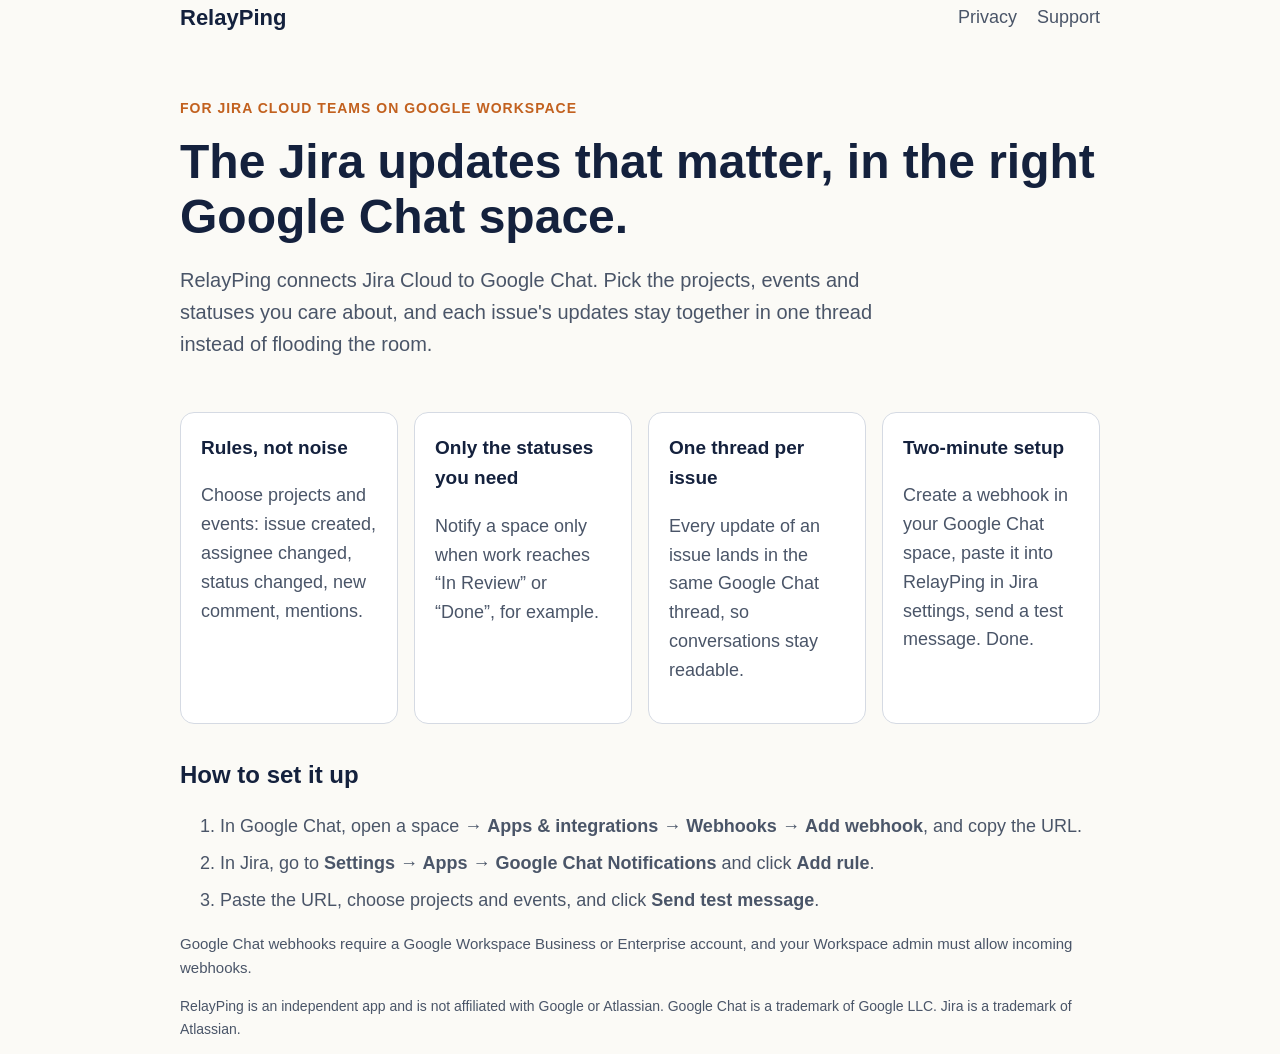
==== index.html @ 500dd3ba "RelayPing website, privacy policy and support page Co-Authored-By: Claude Opus 5.5 <noreply@anthropi" ====
<!doctype html>
<html lang="en">
<head>
<meta charset="utf-8">
<meta name="viewport" content="width=device-width, initial-scale=1">
<title>RelayPing – Google Chat notifications for Jira</title>
<meta name="description" content="Send the Jira updates that matter to the right Google Chat space. Filter by project, event and status, and keep every issue in its own thread.">
<link rel="stylesheet" href="style.css">
</head>
<body>
<header class="wrap">
  <a class="brand" href="./">RelayPing</a>
  <nav><a href="privacy.html">Privacy</a><a href="support.html">Support</a></nav>
</header>
<main class="wrap">
  <section class="hero">
    <p class="eyebrow">For Jira Cloud teams on Google Workspace</p>
    <h1>The Jira updates that matter, in the right Google Chat space.</h1>
    <p class="lead">RelayPing connects Jira Cloud to Google Chat. Pick the projects, events and statuses you care about, and each issue's updates stay together in one thread instead of flooding the room.</p>
  </section>

  <section class="grid">
    <div class="card"><h2>Rules, not noise</h2><p>Choose projects and events: issue created, assignee changed, status changed, new comment, mentions.</p></div>
    <div class="card"><h2>Only the statuses you need</h2><p>Notify a space only when work reaches “In Review” or “Done”, for example.</p></div>
    <div class="card"><h2>One thread per issue</h2><p>Every update of an issue lands in the same Google Chat thread, so conversations stay readable.</p></div>
    <div class="card"><h2>Two-minute setup</h2><p>Create a webhook in your Google Chat space, paste it into RelayPing in Jira settings, send a test message. Done.</p></div>
  </section>

  <section>
    <h2>How to set it up</h2>
    <ol class="steps">
      <li>In Google Chat, open a space → <b>Apps &amp; integrations</b> → <b>Webhooks</b> → <b>Add webhook</b>, and copy the URL.</li>
      <li>In Jira, go to <b>Settings → Apps → Google Chat Notifications</b> and click <b>Add rule</b>.</li>
      <li>Paste the URL, choose projects and events, and click <b>Send test message</b>.</li>
    </ol>
    <p class="note">Google Chat webhooks require a Google Workspace Business or Enterprise account, and your Workspace admin must allow incoming webhooks.</p>
  </section>
</main>
<footer class="wrap"><p>RelayPing is an independent app and is not affiliated with Google or Atlassian. Google Chat is a trademark of Google LLC. Jira is a trademark of Atlassian.</p></footer>
</body>
</html>
---- style.css ----
:root { --ink:#14213D; --soft:#4A5568; --paper:#FBFAF6; --card:#FFFFFF; --line:#D5DAE3; --accent:#C2611F; }
* { box-sizing: border-box; }
body { margin:0; background:var(--paper); color:var(--ink); font:18px/1.6 -apple-system, BlinkMacSystemFont, "Segoe UI", Roboto, Arial, sans-serif; }
.wrap { max-width: 960px; margin: 0 auto; padding: 0 20px; }
header { display:flex; justify-content:space-between; align-items:center; padding-top:24px; padding-bottom:24px; }
.brand { font-weight:700; font-size:22px; color:var(--ink); text-decoration:none; }
nav a { margin-left:20px; color:var(--soft); text-decoration:none; }
nav a:hover, a { color:var(--accent); }
.hero { padding:48px 0 32px; }
.eyebrow { color:var(--accent); font-weight:700; text-transform:uppercase; letter-spacing:1px; font-size:14px; }
h1 { font-size:clamp(30px,5vw,48px); line-height:1.15; margin:8px 0 16px; }
h2 { font-size:24px; margin:32px 0 8px; }
h3 { font-size:19px; margin:24px 0 4px; }
.lead { font-size:20px; color:var(--soft); max-width:720px; }
.grid { display:grid; grid-template-columns:repeat(auto-fit,minmax(210px,1fr)); gap:16px; }
.card { background:var(--card); border:1px solid var(--line); border-radius:14px; padding:20px; }
.card h2 { font-size:19px; margin:0 0 6px; }
.card p, .doc p, .steps { color:var(--soft); }
.steps li { margin-bottom:8px; }
.note { font-size:15px; color:var(--soft); }
code { background:#EEF1F6; padding:2px 6px; border-radius:6px; font-size:15px; }
footer { padding:48px 20px 32px; font-size:14px; color:var(--soft); }
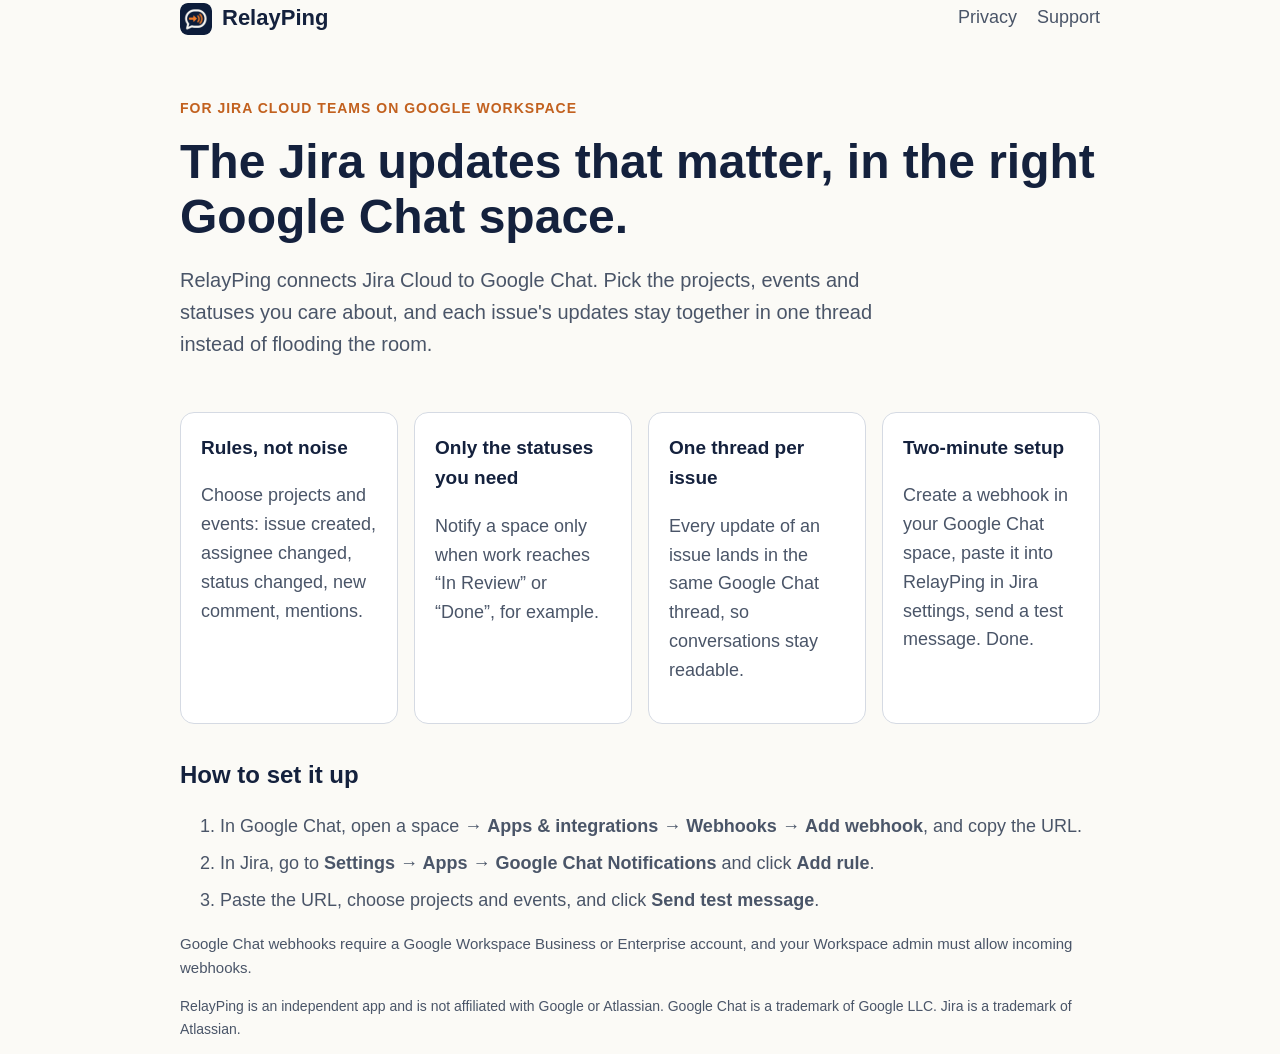
==== commit 81bcc41c: "Use new RelayPing logo Co-Authored-By: Claude Opus 5.5 <noreply@anthropic.com>" ====
--- a/index.html
+++ b/index.html
@@ -6,10 +6,11 @@
 <title>RelayPing – Google Chat notifications for Jira</title>
 <meta name="description" content="Send the Jira updates that matter to the right Google Chat space. Filter by project, event and status, and keep every issue in its own thread.">
 <link rel="stylesheet" href="style.css">
+<link rel="icon" href="assets/logo-144.png" type="image/png">
 </head>
 <body>
 <header class="wrap">
-  <a class="brand" href="./">RelayPing</a>
+  <a class="brand" href="./"><img src="assets/logo-144.png" alt="" width="32" height="32" style="vertical-align:middle;margin-right:10px;border-radius:8px">RelayPing</a>
   <nav><a href="privacy.html">Privacy</a><a href="support.html">Support</a></nav>
 </header>
 <main class="wrap">
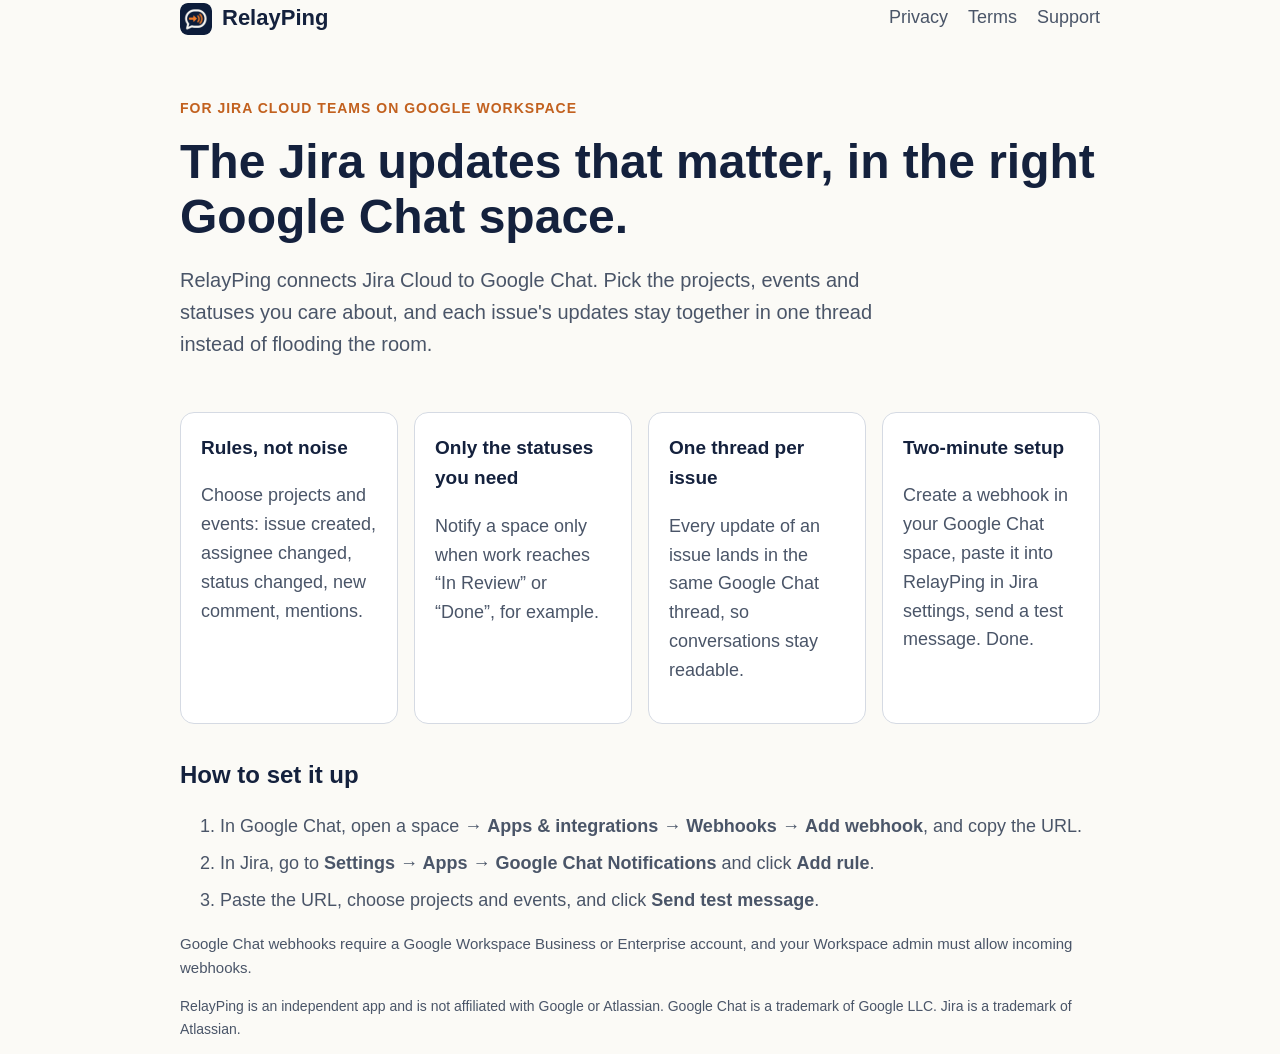
==== commit c4e23cd2: "Add terms of service Co-Authored-By: Claude Opus 5.5 <noreply@anthropic.com>" ====
--- a/index.html
+++ b/index.html
@@ -11,7 +11,7 @@
 <body>
 <header class="wrap">
   <a class="brand" href="./"><img src="assets/logo-144.png" alt="" width="32" height="32" style="vertical-align:middle;margin-right:10px;border-radius:8px">RelayPing</a>
-  <nav><a href="privacy.html">Privacy</a><a href="support.html">Support</a></nav>
+  <nav><a href="privacy.html">Privacy</a><a href="terms.html">Terms</a><a href="support.html">Support</a></nav>
 </header>
 <main class="wrap">
   <section class="hero">
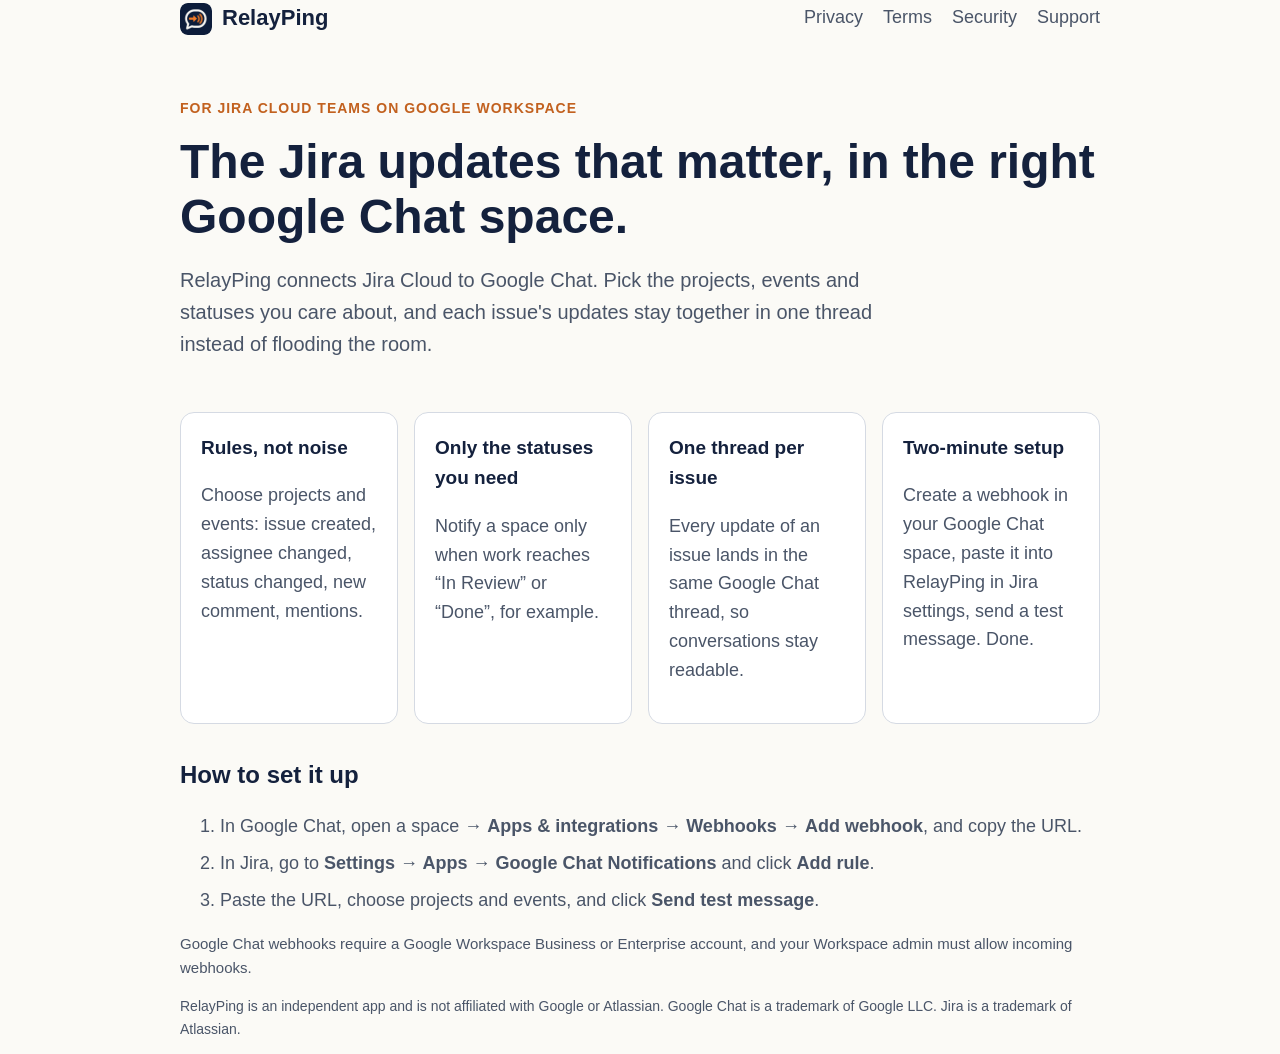
==== commit 412a5daf: "Add security and incident response page Co-Authored-By: Claude Opus 5.5 <noreply@anthropic.com>" ====
--- a/index.html
+++ b/index.html
@@ -11,7 +11,7 @@
 <body>
 <header class="wrap">
   <a class="brand" href="./"><img src="assets/logo-144.png" alt="" width="32" height="32" style="vertical-align:middle;margin-right:10px;border-radius:8px">RelayPing</a>
-  <nav><a href="privacy.html">Privacy</a><a href="terms.html">Terms</a><a href="support.html">Support</a></nav>
+  <nav><a href="privacy.html">Privacy</a><a href="terms.html">Terms</a><a href="security.html">Security</a><a href="support.html">Support</a></nav>
 </header>
 <main class="wrap">
   <section class="hero">
